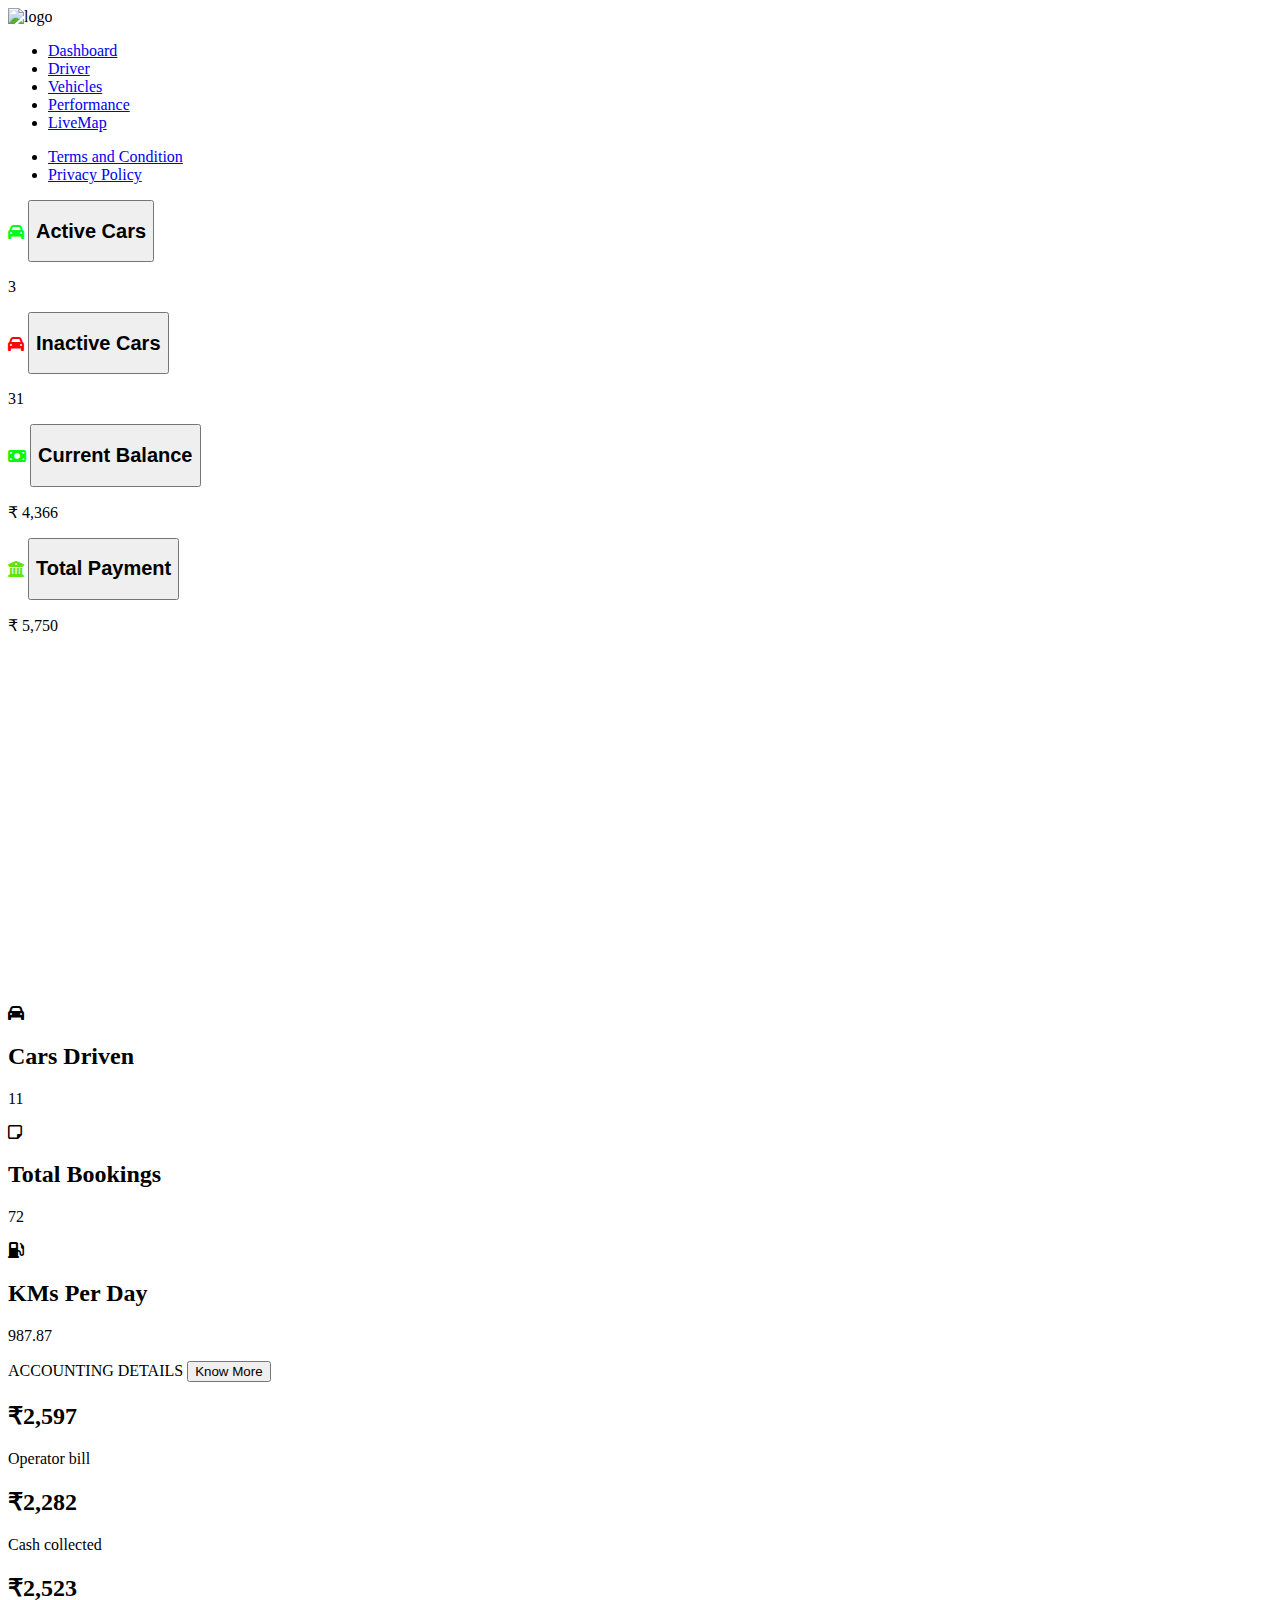
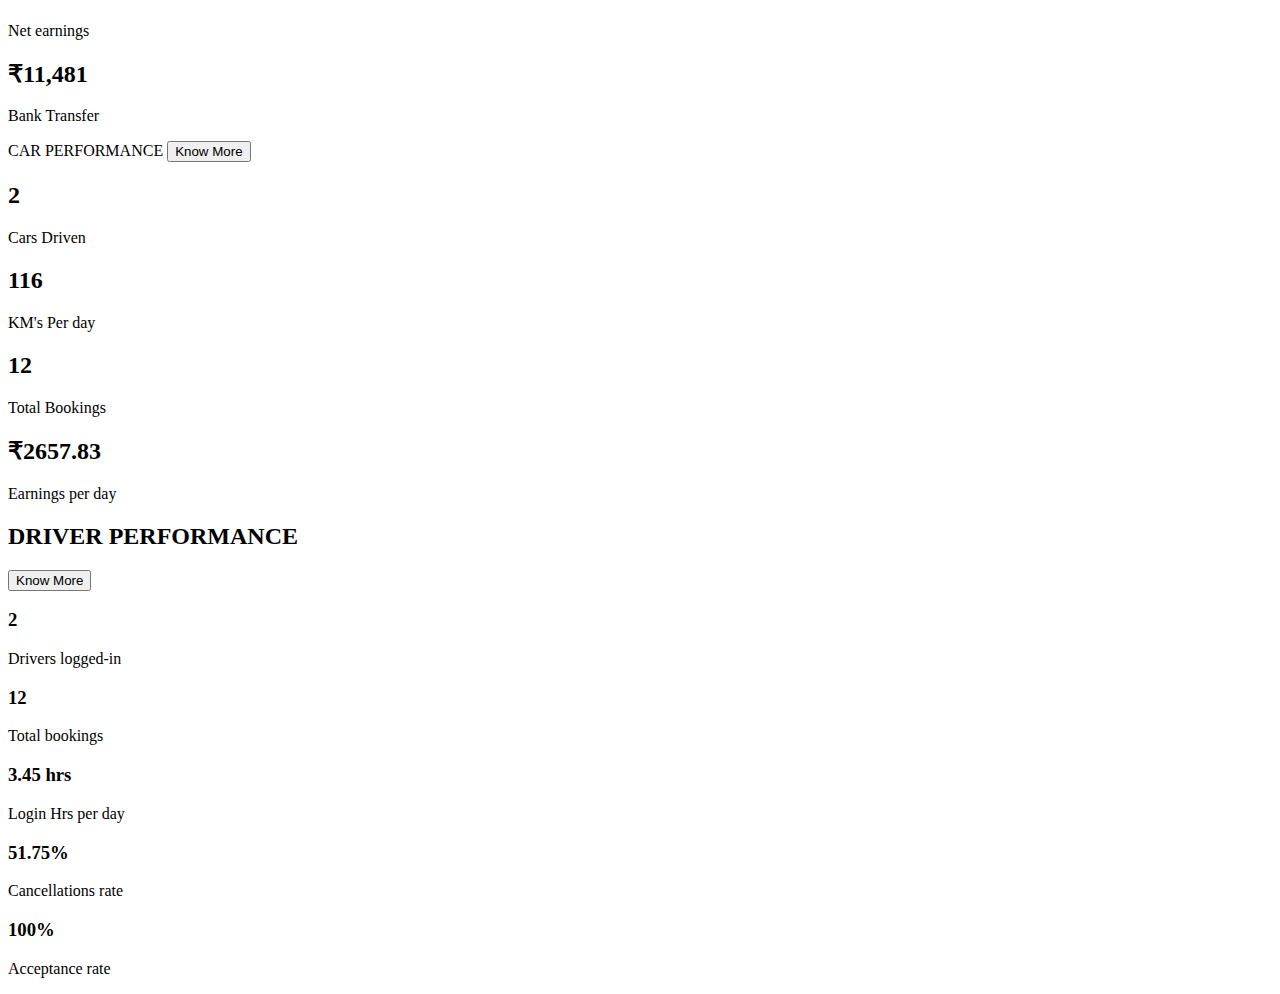
==== Demo/templates/dashboard.html @ b4a9a822 "14th dec commit" ====
<!DOCTYPE html>
<html lang="en">

<head>
    <meta charset="UTF-8">
    <meta name="viewport" content="width=device-width, initial-scale=1.0">
    <link rel="stylesheet" href="../static/login.js" />
    <link rel="stylesheet" href="https://cdnjs.cloudflare.com/ajax/libs/font-awesome/6.4.2/css/all.min.css" />
    <link rel="stylesheet" href="../static/dashboard.css">
    <script src="../static/dashboard.js" defer></script>
    <title>Fleet Manager Dashboard</title>
</head>

<body class="body">
    <aside id="sidebar">
        <nav>
            <div class="fixed-logo">
                <img src="../static/images/logo.svg" alt="logo" width="140px" max-width="100%" height="auto">
            </div>

            <div class="top-options">
                <ul>
                    <li><a href="#Dashboard">Dashboard</a></li>
                    <li><a href="#Driver">Driver</a></li>
                    <li><a href="#Vehicles">Vehicles</a></li>
                    <li><a href="#Performance">Performance</a></li>
                    <li><a href="#LiveMap">LiveMap</a></li>
                </ul>
            </div>
            <div class="bottom-options">
                <ul>
                    <li> <a href="Terms and Condition">Terms and Condition</a></li>
                    <li> <a href="privacy Policy">Privacy Policy</a></li>
                </ul>
        </nav>
    </aside>


    <main id="main-content">
        <section id="dashboard-overview">

            <div class="card" id="active-cars">
                <i class="fa-solid fa-car" style="color: #03fc20;"></i>
                <button id="active Cars">
                    <h2>Active Cars</h2>
                </button>
                <p>3</p>
            </div>

            <div class="card" id="inactive-cars">
                <i class="fa-solid fa-car" style="color: #f70808;"></i>
                <button id="Inactive Cars">
                    <h2>Inactive Cars</h2>
                </button>
                <p>31</p>
            </div>

            <div class="card" id="current-balance">
                <i class="fa-solid fa-money-bill" style="color: #0ff40b;"></i>
                <button id="Current Balance">
                    <h2>Current Balance</h2>
                </button>
                <p>₹ 4,366</p>
            </div>

            <div class="card" id="Total Payment">
                <i class="fa-solid fa-building-columns" style="color: #5ae70d;"></i>
                <button id="Total Payment">
                    <h2>Total Payment</h2>
                </button>
                <p>₹ 5,750</p>
            </div>
        </section>


        <div class="middle-block">
            <div id="map-container">
                <iframe id="map"
                    src="https://www.google.com/maps/embed?pb=!1m18!1m12!1m3!1d3888.838897923638!2d77.564883!3d12.9180739!2m3!1f0!2f0!3f0!3m2!1i1024!2i768!4f13.1!3m3!1m2!1s0x3bae15415e7b1bdd%3A0xe1d467ff843269b2!2sVOZI!5e0!3m2!1sen!2sin!4v1699942432601!5m2!1sen!2sin"
                    width="500" height="350" style="border: 10px;" allowfullscreen=" " loading="lazy"></iframe>
            </div>
            <!-----
<iframe src="https://www.google.com/maps/embed?pb=!1m18!1m12!1m3!1d3888.838897923638!2d77.564883!3d12.9180739!2m3!1f0!2f0!3f0!3m2!1i1024!2i768!4f13.1!3m3!1m2!1s0x3bae15415e7b1bdd%3A0xe1d467ff843269b2!2sVOZI!5e0!3m2!1sen!2sin!4v1699942432601!5m2!1sen!2sin" width="800" height="600" style="border:0;" allowfullscreen="" loading="lazy" referrerpolicy="no-referrer-when-downgrade"></iframe>
----->


            <div class="car-performance">

                <div class="card">
                    <i class="fa-solid fa-car"></i>
                    <h2>Cars Driven</h2>
                    <p>11</p>
                </div>

                <div class="card">
                    <i class="fa-regular fa-note-sticky"></i>
                    <h2>Total Bookings</h2>
                    <p>72</p>
                </div>

                <div class="card">
                    <i class="fa-solid fa-gas-pump"></i>
                    <h2>KMs Per Day</h2>
                    <p>987.87</p>
                </div>

            </div>

        </div>

        <div class="details-block">
            <div class="dashboard-block">
                <div class="block-header">
                    <span>ACCOUNTING DETAILS</span>
                    <button class="know-more">Know More</button>
                </div>
                <div class="block-content">
                    <div class="block-item">
                        <h2>₹2,597</h2>
                        <p>Operator bill</p>
                    </div>
                    <div class="block-item">
                        <h2>₹2,282</h2>
                        <p>Cash collected</p>
                    </div>
                    <div class="block-item">
                        <h2>₹2,523</h2>
                        <p>Net earnings</p>
                    </div>
                </div>
                <div class="block-footer">
                    <h2>₹11,481</h2>
                    <p>Bank Transfer</p>
                </div>
            </div>

            <div class="dashboard-block">
                <div class="block-header-one">
                    <span>CAR PERFORMANCE</span>
                    <button class="know-more-one">Know More</button>
                </div>
                <div class="block-content-one">
                    <div class="block-item-one">
                        <h2>2</h2>
                        <p>Cars Driven</p>
                    </div>
                    <div class="block-item-one">
                        <h2>116</h2>
                        <p>KM's Per day</p>
                    </div>
                    <div class="block-item-one">
                        <h2>12</h2>
                        <p>Total Bookings</p>
                    </div>
                </div>
                <div class="block-footer-one">
                    <h2>₹2657.83</h2>
                    <p>Earnings per day</p>
                </div>
            </div>
        </div>

        <div class="performance-block">
            <div class="block-header-two">
                <h2>DRIVER PERFORMANCE</h2>
                <button class="know-more">Know More</button>
            </div>
            <div class="block-body">
                <div class="metric">
                    <h3>2</h3>
                    <p>Drivers logged-in</p>
                </div>
                <div class="metric">
                    <h3>12</h3>
                    <p>Total bookings</p>
                </div>
                <div class="metric">
                    <h3>3.45 hrs</h3>
                    <p>Login Hrs per day</p>
                </div>
                <div class="metric">
                    <h3>51.75%</h3>
                    <p>Cancellations rate</p>
                </div>
                <div class="metric">
                    <h3>100%</h3>
                    <p>Acceptance rate</p>
                </div>
            </div>
        </div>

    </main>
    </div>
</body>

</html>
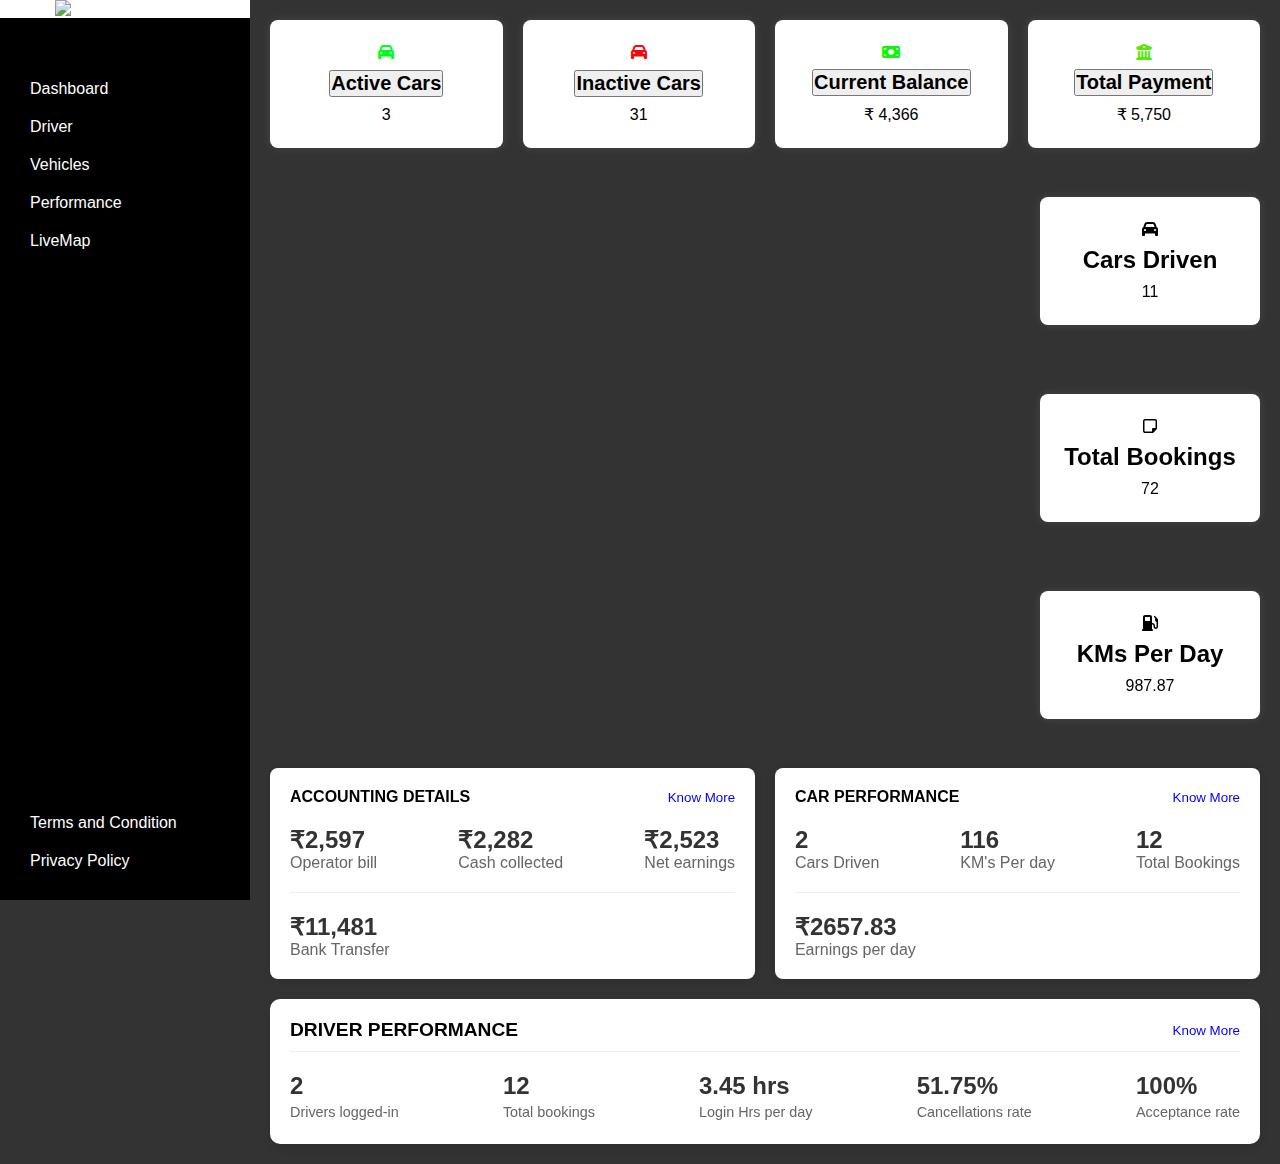
==== commit 952605bb: "19th dec 1st commit" ====
--- a/Demo/templates/dashboard.html
+++ b/Demo/templates/dashboard.html
@@ -14,10 +14,22 @@
 <body class="body">
     <aside id="sidebar">
         <nav>
-            <div class="fixed-logo">
+           <div class="fixed-logo">
                 <img src="../static/images/logo.svg" alt="logo" width="140px" max-width="100%" height="auto">
             </div>
 
+        <!--   <div class="navbar">
+                <div class="dropdown">
+                    <img src="profile_icon.png" alt="My Profile" class="dropbtn">
+                    <div class="dropdown-content" id="myDropdown">
+                        <a href="#">Username: JohnDoe</a>
+                        <a href="#">Contact: 123-456-7890</a>
+                        <a href="#" id="logout">Logout</a>
+                    </div>
+                </div>
+            </div>
+        -->
+         
             <div class="top-options">
                 <ul>
                     <li><a href="#Dashboard">Dashboard</a></li>
--- a/Demo/static/dashboard.css
+++ b/Demo/static/dashboard.css
@@ -0,0 +1,362 @@
+/* Basic Reset */
+* {
+    margin: 0;
+    padding: 0;
+    box-sizing: border-box;
+    }
+    
+    
+    body, html { height: 100%;
+    font-family: Arial, sans-serif;
+    }
+    
+    .body{
+        background-color: #333;
+    }
+    
+    /* Sidebar Styles */
+    #sidebar {
+    background-color: black;
+    color: white;
+    width: 250px; height: 100vh;
+    position: fixed;
+    }
+    
+    
+    #sidebar nav ul {
+    list-style-type: none; padding: 20px;
+    }
+    
+    
+    #sidebar nav ul li a { color: white;
+    text-decoration: none; padding: 10px; display: block;
+    }
+
+    .top-options{
+        position: absolute;
+        top: 50px
+    }
+
+    .bottom-options{
+        position: absolute;
+        bottom: 0;
+    }
+    
+    #main-content {
+    margin-left: 250px; padding: 20px;
+    }
+    
+    .fixed-logo {
+        display: flex;
+        justify-content: center;
+        background-color: white;
+    }
+
+
+    .card { 
+        display: flex;
+        justify-content: space-evenly;
+        align-items: center;
+        flex-direction: column;
+        background: #fff; 
+        color: black;
+        border-radius: 8px;
+        padding: 15px; 
+        margin-bottom: -10px;
+        box-shadow: 0 0 10px rgba(255, 255, 255, 0.1);
+        height: 8rem;
+    }
+    
+    
+    #dashboard-overview 
+    { 
+    display: grid;
+    grid-template-columns: repeat(auto-fit, minmax(156px, 1fr)); gap: 20px;
+    }
+    
+    .middle-block{
+    height: 70vh;
+    display: flex;
+    justify-content: space-evenly;
+    align-items: center;
+    }
+
+    .details-block{
+        display: flex;
+        justify-content: space-between;
+    }
+
+    #map-container {
+        float: left;
+        display: flex; /* Use flexbox to center the map */
+        flex: 1;
+        justify-content: left; /* Center map horizontally */
+        height: 70vh;
+        width: 650px; /* Full viewport height */
+        padding: 20px; /* Add padding around the map if needed */
+        padding-left: 0;
+    }
+    
+    #map {
+        width: 100%; /* Ensures the map is responsive */
+        height: auto; /* Adjust height automatically */
+        border: none; /* Remove border */
+        border-radius: 8px;
+    }
+    
+     
+    
+    
+    /* Car Performance Styles */ 
+    .car-performance
+    {
+        display: flex;
+        grid-template-columns: repeat(auto-fit, minmax(150px, 1fr));
+        gap: 20px;
+        flex-direction: column;
+        width: 220px;
+        height: 100%;
+        justify-content: space-evenly;
+    }
+    
+    .dashboard-block {
+        float: left;
+        background-color: #ffffff;
+        border-radius: 8px;
+        box-shadow: 0 0 10px rgba(0, 0, 0, 0.1);
+        margin-bottom: 20px;
+        padding: 20px;
+        width: calc(48.333% - 26px);
+        float: left;
+        width: 49%;
+    }
+    
+    .block-header {
+        display: flex;
+        justify-content: space-between;
+        align-items: center;
+        margin-bottom: 20px;
+    }
+    
+    .block-header span {
+        font-weight: bold;
+    }
+    
+    .know-more {
+        background: none;
+        border: none;
+        color: blue;
+        cursor: pointer;
+    }
+    
+    .block-content {
+        display: flex;
+        justify-content: space-between;
+        margin-bottom: 20px;
+    }
+    
+    .block-item h2 {
+        margin: 0;
+        color: #333;
+        font-size: 1.5em;
+    }
+    
+    .block-item p {
+        margin: 0;
+        color: #666;
+    }
+    
+    .block-footer h2 {
+        margin: 0;
+        color: #333;
+        font-size: 1.5em;
+        border-top: 1px solid #eee;
+        padding-top: 20px;
+    }
+    
+    .block-footer p {
+        margin: 0;
+        color: #666;
+    }
+    
+    .block-header-one {
+        display: flex;
+        justify-content: space-between;
+        align-items: center;
+        margin-bottom: 20px;
+    }
+    
+    .block-header-one span {
+        font-weight: bold;
+    }
+    
+    .know-more-one {
+        background: none;
+        border: none;
+        color: blue;
+        cursor: pointer;
+    }
+    
+    .block-content-one {
+        display: flex;
+        justify-content: space-between;
+        margin-bottom: 20px;
+    }
+    
+    .block-item-one h2 {
+        margin: 0;
+        color: #333;
+        font-size: 1.5em;
+    }
+    
+    .block-item-one p {
+        margin: 0;
+        color: #666;
+    }
+    
+    .block-footer-one h2 {
+        margin: 0;
+        color: #333;
+        font-size: 1.5em;
+        border-top: 1px solid #eee;
+        padding-top: 20px;
+    }
+    
+    .block-footer-one p {
+        margin: 0;
+        color: #666;
+    }
+    
+
+    .performance-block {
+        align:end ;
+        background-color: #ffffff;
+        border-radius: 10px;
+        box-shadow: 0 4px 8px rgba(0, 0, 0, 0.1);
+        padding: 20px;
+        width: 100%; /* Adjust the width as needed */
+        box-sizing: border-box;
+    }
+    
+    .block-header-two {
+        display: flex;
+        justify-content: space-between;
+        align-items: center;
+        border-bottom: 1px solid #eee;
+        margin-bottom: 20px;
+        padding-bottom: 10px;
+    }
+    
+    .block-header-two h2 {
+        font-size: 1.2em;
+        margin: 0;
+    }
+    
+    .know-more-two {
+        background: none;
+        border: none;
+        color: #007bff;
+        cursor: pointer;
+        font-size: 0.9em;
+    }
+    
+    .block-body {
+        display: flex;
+        justify-content: space-between;
+        flex-wrap: wrap;
+    }
+    
+    .metric h3 {
+        font-size: 1.5em;
+        margin: 0;
+        color: #333;
+    }
+    
+    .metric p {
+        font-size: 0.9em;
+        color: #666;
+        margin: 4px 0;
+    }
+    
+    
+    @media (max-width: 768px) { #sidebar {
+    width: 100%; height: auto; position: relative;
+    }
+    
+    
+    #main-content 
+    { margin-left: 0;
+    }
+     
+    #dashboard-overview, .car-performance { grid-template-columns: 1fr;
+    }
+    }
+    
+
+    /* style.css */
+body {
+    font-family: 'Arial', sans-serif;
+    margin: 0;
+    padding: 0;
+    background-color: #f4f4f4;
+  }
+  
+  .navbar {
+    background-color: #333; /* Dark gray for a subtle, elegant look */
+    padding: 30px 30px; /* Increased padding for a larger header */
+    color: white;
+    display: flex;
+    justify-content: space-between;
+    align-items: center;
+    position: relative; /* Added for positioning the dropdown relative to navbar */
+  }
+  
+  .dropdown {
+    position: absolute;
+    top: 50%; /* Center vertically in the navbar */
+    right: 30px; /* Right aligned with some padding */
+    transform: translateY(-50%); /* Adjust to perfectly center vertically */
+  }
+  
+  .dropbtn {
+    background-color: #666; /* Slightly lighter shade for the button */
+    border: none; /* Removed border for a cleaner look */
+    cursor: pointer;
+    width: 50px; /* Increased size for better visibility */
+    height: 50px; /* Increased size for better visibility */
+    border-radius: 50%;
+    outline: none;
+    display: flex;
+    justify-content: center;
+    align-items: center;
+  }
+  
+  .dropdown-content {
+    display: none;
+    position: absolute;
+    right: 0;
+    background-color: #fff; /* Contrast with the dark dropdown button */
+    min-width: 200px; /* Slightly wider for better layout */
+    box-shadow: 0 4px 8px 0 rgba(0,0,0,0.2);
+    border-radius: 4px;
+    overflow: hidden;
+    margin-top: 5px;
+    z-index: 1;
+  }
+  
+  .dropdown-content a {
+    color: #333; /* Dark text for readability */
+    padding: 12px 16px;
+    text-decoration: none;
+    display: block;
+    transition: background-color 0.3s;
+  }
+  
+  .dropdown-content a:hover {
+    background-color: #ddd; /* Light gray background on hover for a subtle effect */
+  }
+  
+  .show {
+    display: block;
+  }
+  